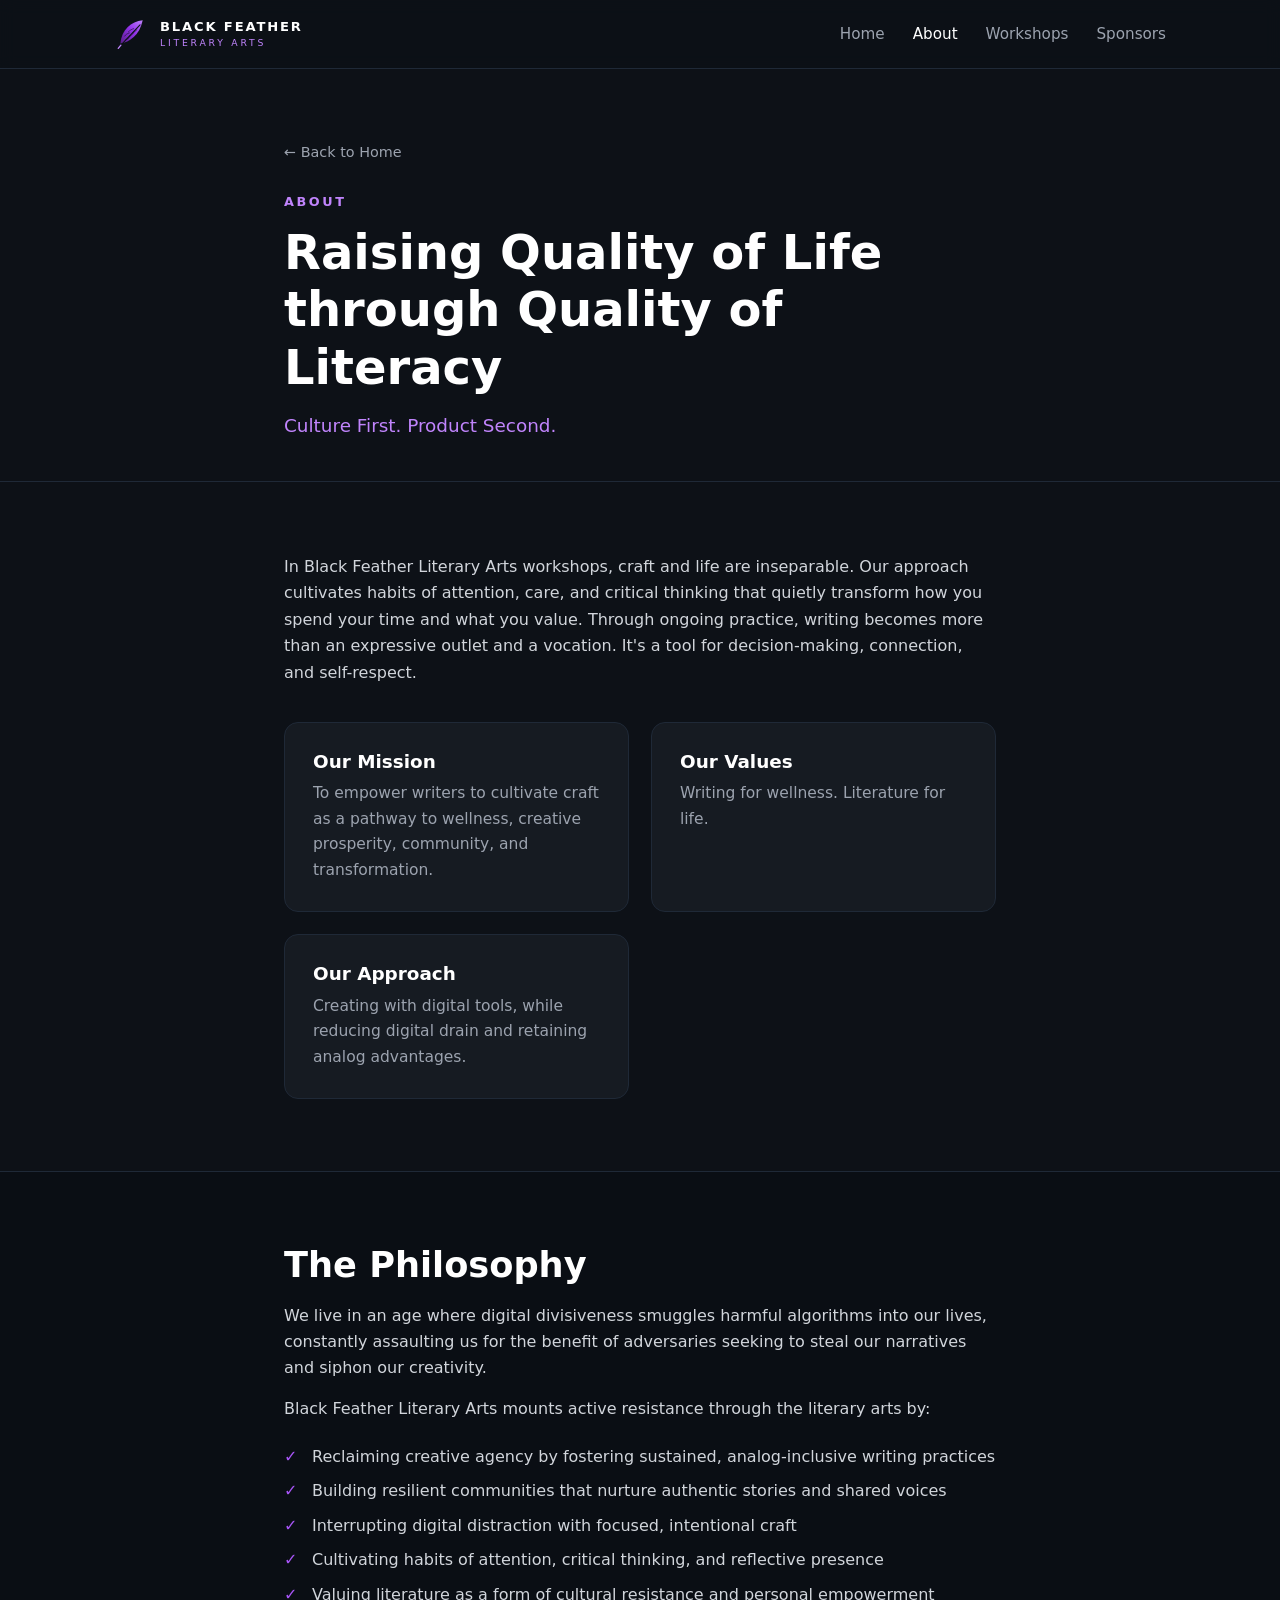
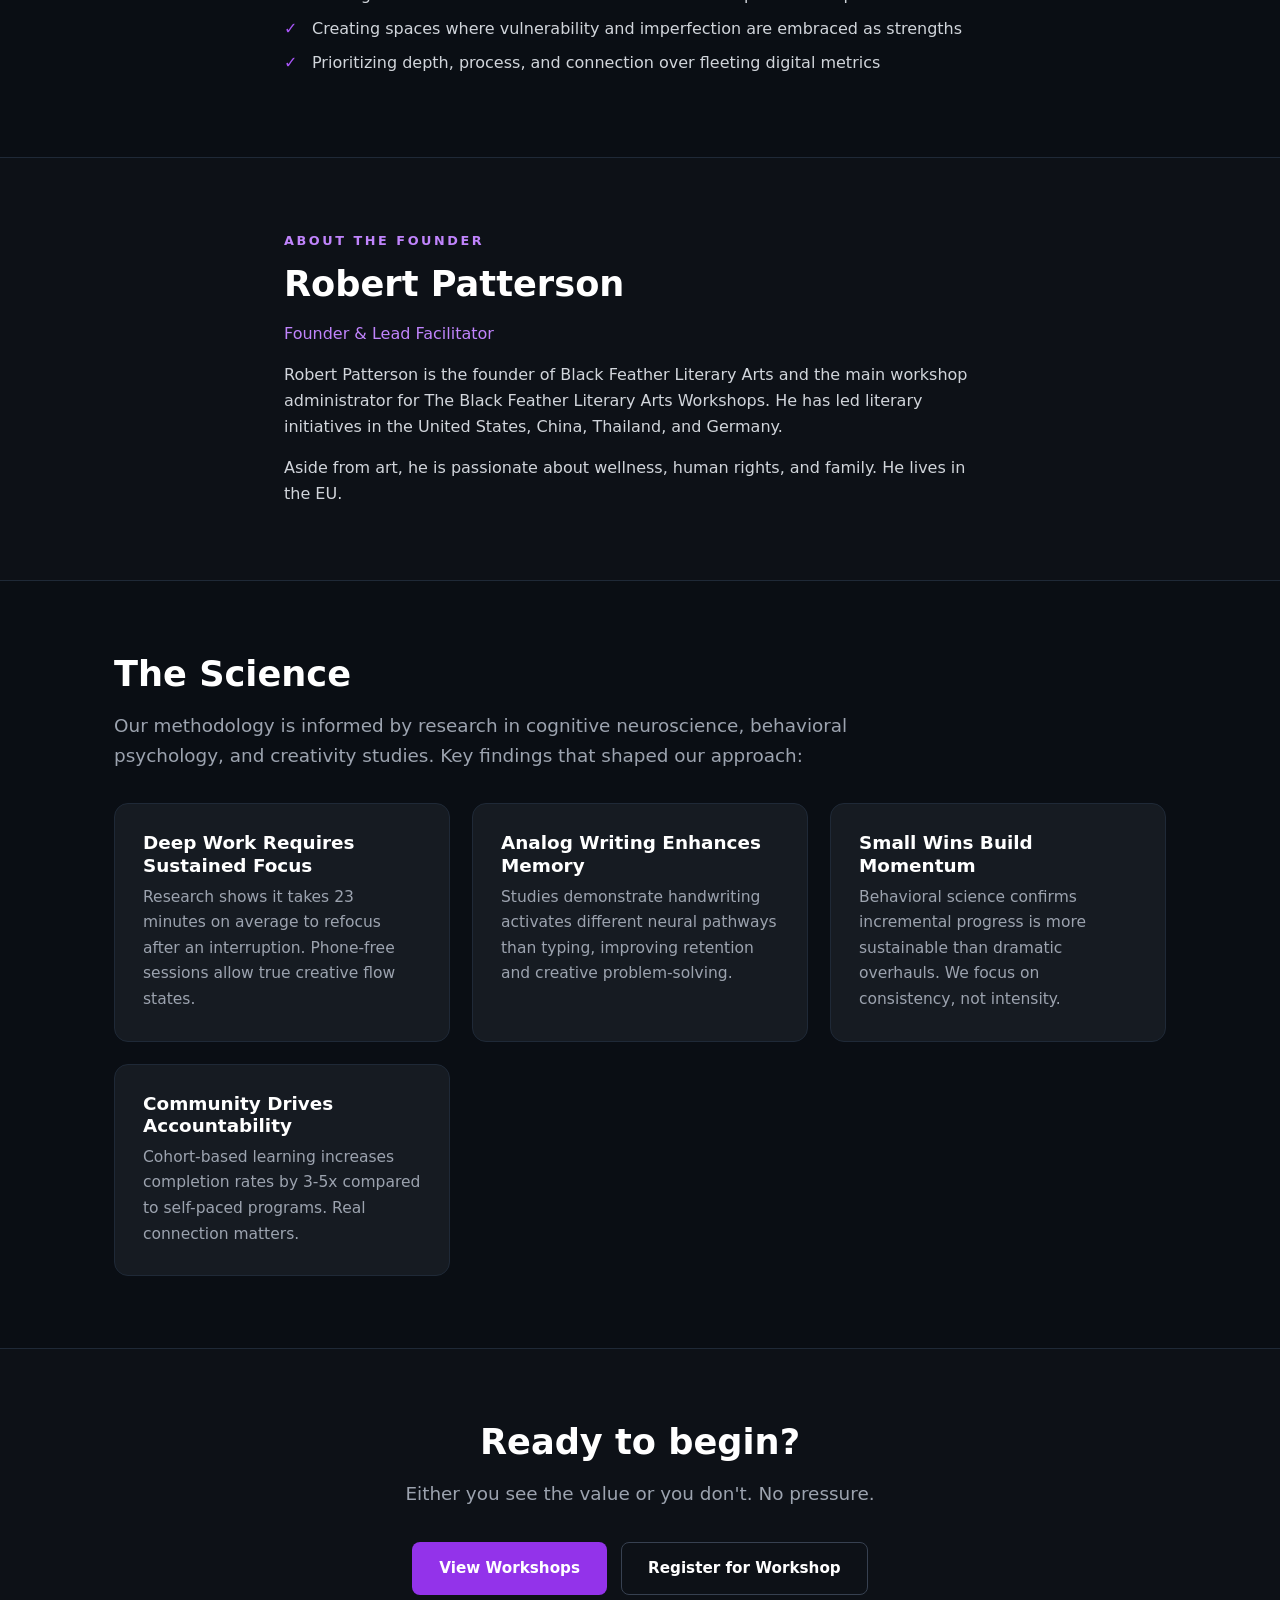
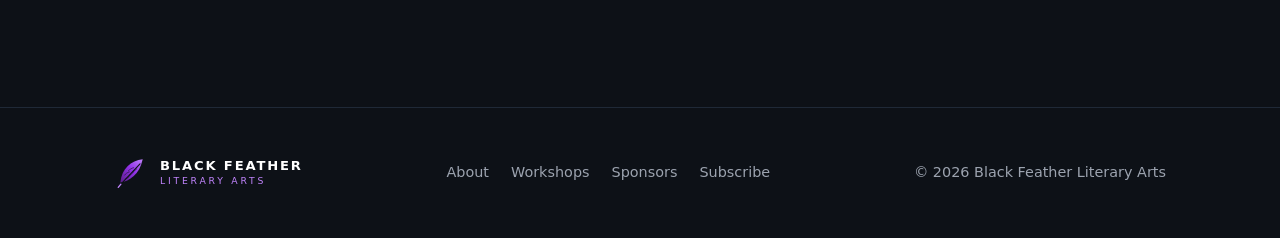
==== about.html @ 4c47ee92 "Add first version of static site Plain HTML/CSS/JS rebuild of writewithblackfeather.com: home, about" ====
<!DOCTYPE html>
<html lang="en">
<head>
<meta charset="utf-8">
<meta name="viewport" content="width=device-width,initial-scale=1">
<title>About | Black Feather Literary Arts</title>
<meta name="description" content="Culture first, product second. Writing for wellness, literature for life.">
<meta property="og:title" content="About | Black Feather Literary Arts">
<meta property="og:description" content="Culture first, product second. Writing for wellness, literature for life.">
<meta name="theme-color" content="#0D1117">
<link rel="icon" href="favicon.svg" type="image/svg+xml">
<link rel="stylesheet" href="assets/style.css">
</head>
<body>
<header><div class="wrap nav">
<a class="brand" href="index.html"><img src="assets/logo.svg" alt=""><span>BLACK FEATHER<small>LITERARY ARTS</small></span></a>
<nav aria-label="Main"><ul>
<li><a href="index.html">Home</a></li><li><a href="about.html" aria-current="page">About</a></li><li><a href="workshops.html">Workshops</a></li><li><a href="sponsors.html">Sponsors</a></li>
</ul></nav></div></header>
<main>

<div class="pagehead"><div class="wrap narrow"><a class="back" href="index.html">← Back to Home</a>
<p class="eyebrow">About</p><h1 style="font-size:clamp(2rem,5vw,3rem)">Raising Quality of Life through Quality of Literacy</h1>
<p class="lead" style="margin-top:14px;color:var(--p4)">Culture First. Product Second.</p></div></div>
<section><div class="wrap narrow">
<p>In Black Feather Literary Arts workshops, craft and life are inseparable. Our approach cultivates habits of attention, care, and critical thinking that quietly transform how you spend your time and what you value. Through ongoing practice, writing becomes more than an expressive outlet and a vocation. It's a tool for decision-making, connection, and self-respect.</p>
<div class="grid g3" style="margin-top:36px">
<div class="card"><h3>Our Mission</h3><p>To empower writers to cultivate craft as a pathway to wellness, creative prosperity, community, and transformation.</p></div>
<div class="card"><h3>Our Values</h3><p>Writing for wellness. Literature for life.</p></div>
<div class="card"><h3>Our Approach</h3><p>Creating with digital tools, while reducing digital drain and retaining analog advantages.</p></div>
</div></div></section>
<section class="alt"><div class="wrap narrow"><h2>The Philosophy</h2>
<p>We live in an age where digital divisiveness smuggles harmful algorithms into our lives, constantly assaulting us for the benefit of adversaries seeking to steal our narratives and siphon our creativity.</p>
<p>Black Feather Literary Arts mounts active resistance through the literary arts by:</p>
<ul class="check"><li>Reclaiming creative agency by fostering sustained, analog-inclusive writing practices</li><li>Building resilient communities that nurture authentic stories and shared voices</li><li>Interrupting digital distraction with focused, intentional craft</li><li>Cultivating habits of attention, critical thinking, and reflective presence</li><li>Valuing literature as a form of cultural resistance and personal empowerment</li><li>Creating spaces where vulnerability and imperfection are embraced as strengths</li><li>Prioritizing depth, process, and connection over fleeting digital metrics</li></ul></div></section>
<section><div class="wrap narrow"><p class="eyebrow">About the Founder</p><h2>Robert Patterson</h2><p style="color:var(--p4);margin-bottom:14px">Founder &amp; Lead Facilitator</p>
<p>Robert Patterson is the founder of Black Feather Literary Arts and the main workshop administrator for The Black Feather Literary Arts Workshops. He has led literary initiatives in the United States, China, Thailand, and Germany.</p>
<p>Aside from art, he is passionate about wellness, human rights, and family. He lives in the EU.</p></div></section>
<section class="alt"><div class="wrap"><div class="narrow" style="margin-bottom:32px"><h2>The Science</h2><p class="lead">Our methodology is informed by research in cognitive neuroscience, behavioral psychology, and creativity studies. Key findings that shaped our approach:</p></div>
<div class="grid g2">
<div class="card"><h3>Deep Work Requires Sustained Focus</h3><p>Research shows it takes 23 minutes on average to refocus after an interruption. Phone-free sessions allow true creative flow states.</p></div>
<div class="card"><h3>Analog Writing Enhances Memory</h3><p>Studies demonstrate handwriting activates different neural pathways than typing, improving retention and creative problem-solving.</p></div>
<div class="card"><h3>Small Wins Build Momentum</h3><p>Behavioral science confirms incremental progress is more sustainable than dramatic overhauls. We focus on consistency, not intensity.</p></div>
<div class="card"><h3>Community Drives Accountability</h3><p>Cohort-based learning increases completion rates by 3-5x compared to self-paced programs. Real connection matters.</p></div>
</div></div></section>
<section><div class="wrap center narrow"><h2>Ready to begin?</h2><p class="lead">Either you see the value or you don't. No pressure.</p>
<div class="btns"><a class="btn btn-primary" href="workshops.html">View Workshops</a><a class="btn btn-ghost" data-mail="Workshop waitlist" href="#">Register for Workshop</a></div></div></section>

</main>
<footer><div class="wrap f">
<a class="brand" href="index.html"><img src="assets/logo.svg" alt=""><span>BLACK FEATHER<small>LITERARY ARTS</small></span></a>
<ul><li><a href="about.html">About</a></li><li><a href="workshops.html">Workshops</a></li><li><a href="sponsors.html">Sponsors</a></li><li><a data-mail="Subscribe me to updates" href="#">Subscribe</a></li></ul>
<span>© 2026 Black Feather Literary Arts</span>
</div></footer>
<script src="assets/site.js"></script>
</body>
</html>
---- assets/style.css ----
:root{--bg:#0D1117;--card:#161B22;--line:#1f2937;--text:#d1d5db;--muted:#9ca3af;--white:#fff;--p4:#c084fc;--p5:#a855f7;--p6:#9333ea;--p9:#581c87;--orange:#fb923c}
*{box-sizing:border-box;margin:0;padding:0}
html{scroll-behavior:smooth}
body{background:var(--bg);color:var(--text);font-family:-apple-system,"system-ui","Segoe UI",Roboto,Oxygen,Ubuntu,Cantarell,"Fira Sans","Droid Sans","Helvetica Neue",sans-serif;line-height:1.65;-webkit-font-smoothing:antialiased}
a{color:inherit;text-decoration:none}
h1,h2,h3{color:var(--white);line-height:1.2}
.wrap{max-width:1100px;margin:0 auto;padding:0 24px}
.narrow{max-width:760px}
section{padding:72px 0}
.eyebrow{color:var(--p4);font-size:.8rem;letter-spacing:.2em;text-transform:uppercase;font-weight:600;margin-bottom:12px}
h1{font-size:clamp(2.2rem,6vw,3.6rem);font-weight:800}
h2{font-size:clamp(1.6rem,3.5vw,2.2rem);font-weight:700;margin-bottom:16px}
h3{font-size:1.15rem;font-weight:600;margin-bottom:8px}
p+p{margin-top:14px}
.lead{font-size:1.15rem;color:var(--muted)}
.center{text-align:center}
/* header */
header{border-bottom:1px solid var(--line);position:sticky;top:0;background:rgba(13,17,23,.92);backdrop-filter:blur(8px);z-index:10}
.nav{display:flex;align-items:center;justify-content:space-between;height:68px}
.brand{display:flex;align-items:center;gap:12px}
.brand img{width:34px;height:34px}
.brand span{display:flex;flex-direction:column;line-height:1.1;color:var(--white);font-weight:700;letter-spacing:.14em;font-size:.82rem}
.brand small{font-weight:500;letter-spacing:.3em;font-size:.58rem;color:var(--p4);margin-top:3px}
nav ul{display:flex;gap:28px;list-style:none}
nav a{color:var(--muted);font-size:.95rem;transition:color .15s}
nav a:hover,nav a[aria-current]{color:var(--white)}
@media(max-width:560px){.brand span{display:none}nav ul{gap:18px}}
/* buttons */
.btn{display:inline-block;padding:13px 26px;border-radius:8px;font-weight:600;font-size:.95rem;border:1px solid transparent;cursor:pointer;font-family:inherit;transition:all .15s}
.btn-primary{background:var(--p6);color:#fff}.btn-primary:hover{background:var(--p5)}
.btn-ghost{border-color:#374151;color:var(--white)}.btn-ghost:hover{border-color:var(--p5)}
.btns{display:flex;gap:14px;flex-wrap:wrap;margin-top:32px}
.center .btns{justify-content:center}
/* hero */
.hero{padding:110px 0 90px;background:radial-gradient(ellipse at 50% 0%,rgba(147,51,234,.22),transparent 65%)}
.hero h1 span{background:linear-gradient(90deg,var(--p4),var(--orange));-webkit-background-clip:text;background-clip:text;color:transparent}
.hero .sub{font-size:1.4rem;color:var(--white);margin-top:20px}
.hero .tag{color:var(--p4);margin-top:6px;letter-spacing:.04em}
.hero img{width:92px;height:92px;margin:0 auto 28px;display:block}
/* grids/cards */
.grid{display:grid;gap:22px}
.g3{grid-template-columns:repeat(auto-fit,minmax(260px,1fr))}
.g2{grid-template-columns:repeat(auto-fit,minmax(300px,1fr))}
.card{background:var(--card);border:1px solid var(--line);border-radius:14px;padding:28px}
.card p{color:var(--muted);font-size:.97rem}
.step{color:var(--p4);font-size:.78rem;letter-spacing:.18em;text-transform:uppercase;font-weight:700;margin-bottom:8px}
.alt{background:#0a0e14;border-block:1px solid var(--line)}
.accent{color:var(--p4);font-style:italic;margin-top:12px;font-size:.95rem}
.check{list-style:none;margin-top:22px}
.check li{padding-left:28px;position:relative;margin:8px 0}
.check li::before{content:"✓";position:absolute;left:0;color:var(--p5);font-weight:700}
.quote{font-size:.97rem;color:var(--text)}
.who{display:flex;align-items:center;gap:12px;margin-top:20px}
.av{width:42px;height:42px;border-radius:50%;background:linear-gradient(135deg,var(--p9),var(--p5));color:#fff;display:grid;place-items:center;font-weight:700;font-size:.85rem}
.who b{color:var(--white);display:block;font-size:.95rem}.who small{color:var(--muted)}
.chips{display:flex;flex-wrap:wrap;gap:10px;margin-top:24px}
.chip{padding:8px 16px;border:1px solid #374151;border-radius:999px;font-size:.9rem;color:var(--text)}
.center .chips{justify-content:center}
/* page heads */
.pagehead{padding:70px 0 40px;border-bottom:1px solid var(--line)}
.back{color:var(--muted);font-size:.9rem;display:inline-block;margin-bottom:26px}.back:hover{color:var(--white)}
/* workshops */
.filters{display:flex;gap:10px;flex-wrap:wrap;margin:8px 0 28px}
.filters button{background:none;border:1px solid #374151;color:var(--muted);padding:8px 18px;border-radius:999px;cursor:pointer;font:inherit;font-size:.9rem}
.filters button.on,.filters button:hover{border-color:var(--p5);color:var(--white)}
.ws{display:flex;flex-direction:column;gap:12px}
.ws .top{display:flex;justify-content:space-between;gap:12px;align-items:start}
.price{color:var(--white);font-weight:700;font-size:1.2rem}
.tags{display:flex;gap:8px;flex-wrap:wrap}
.tag-s{font-size:.75rem;padding:3px 10px;border-radius:999px;background:rgba(147,51,234,.18);color:var(--p4)}
.meta{color:var(--muted);font-size:.9rem;display:flex;gap:16px;flex-wrap:wrap}
.status{color:var(--orange)}
.ws .btn{align-self:flex-start;padding:9px 18px;font-size:.88rem;margin-top:6px}
details{border-bottom:1px solid var(--line);padding:18px 0}
summary{cursor:pointer;color:var(--white);font-weight:600;list-style:none}
summary::after{content:"+";float:right;color:var(--p4)}
details[open] summary::after{content:"–"}
details p{color:var(--muted);margin-top:10px}
/* sponsors */
.price-big{font-size:2.2rem;color:var(--white);font-weight:800;margin:6px 0 10px}
.badge{display:inline-block;background:var(--p6);color:#fff;font-size:.7rem;letter-spacing:.14em;font-weight:700;padding:4px 10px;border-radius:999px;margin-bottom:12px}
form{display:grid;gap:16px;margin-top:28px}
label{display:grid;gap:6px;font-size:.88rem;color:var(--muted)}
input,select,textarea{background:var(--bg);border:1px solid #374151;border-radius:8px;padding:12px 14px;color:var(--white);font:inherit}
input:focus,select:focus,textarea:focus{outline:2px solid var(--p5);border-color:transparent}
.row{display:grid;gap:16px;grid-template-columns:repeat(auto-fit,minmax(220px,1fr))}
/* footer */
footer{border-top:1px solid var(--line);padding:48px 0;margin-top:40px;color:var(--muted);font-size:.9rem}
footer .f{display:flex;justify-content:space-between;gap:24px;flex-wrap:wrap;align-items:center}
footer ul{display:flex;gap:22px;list-style:none}
footer a:hover{color:var(--white)}
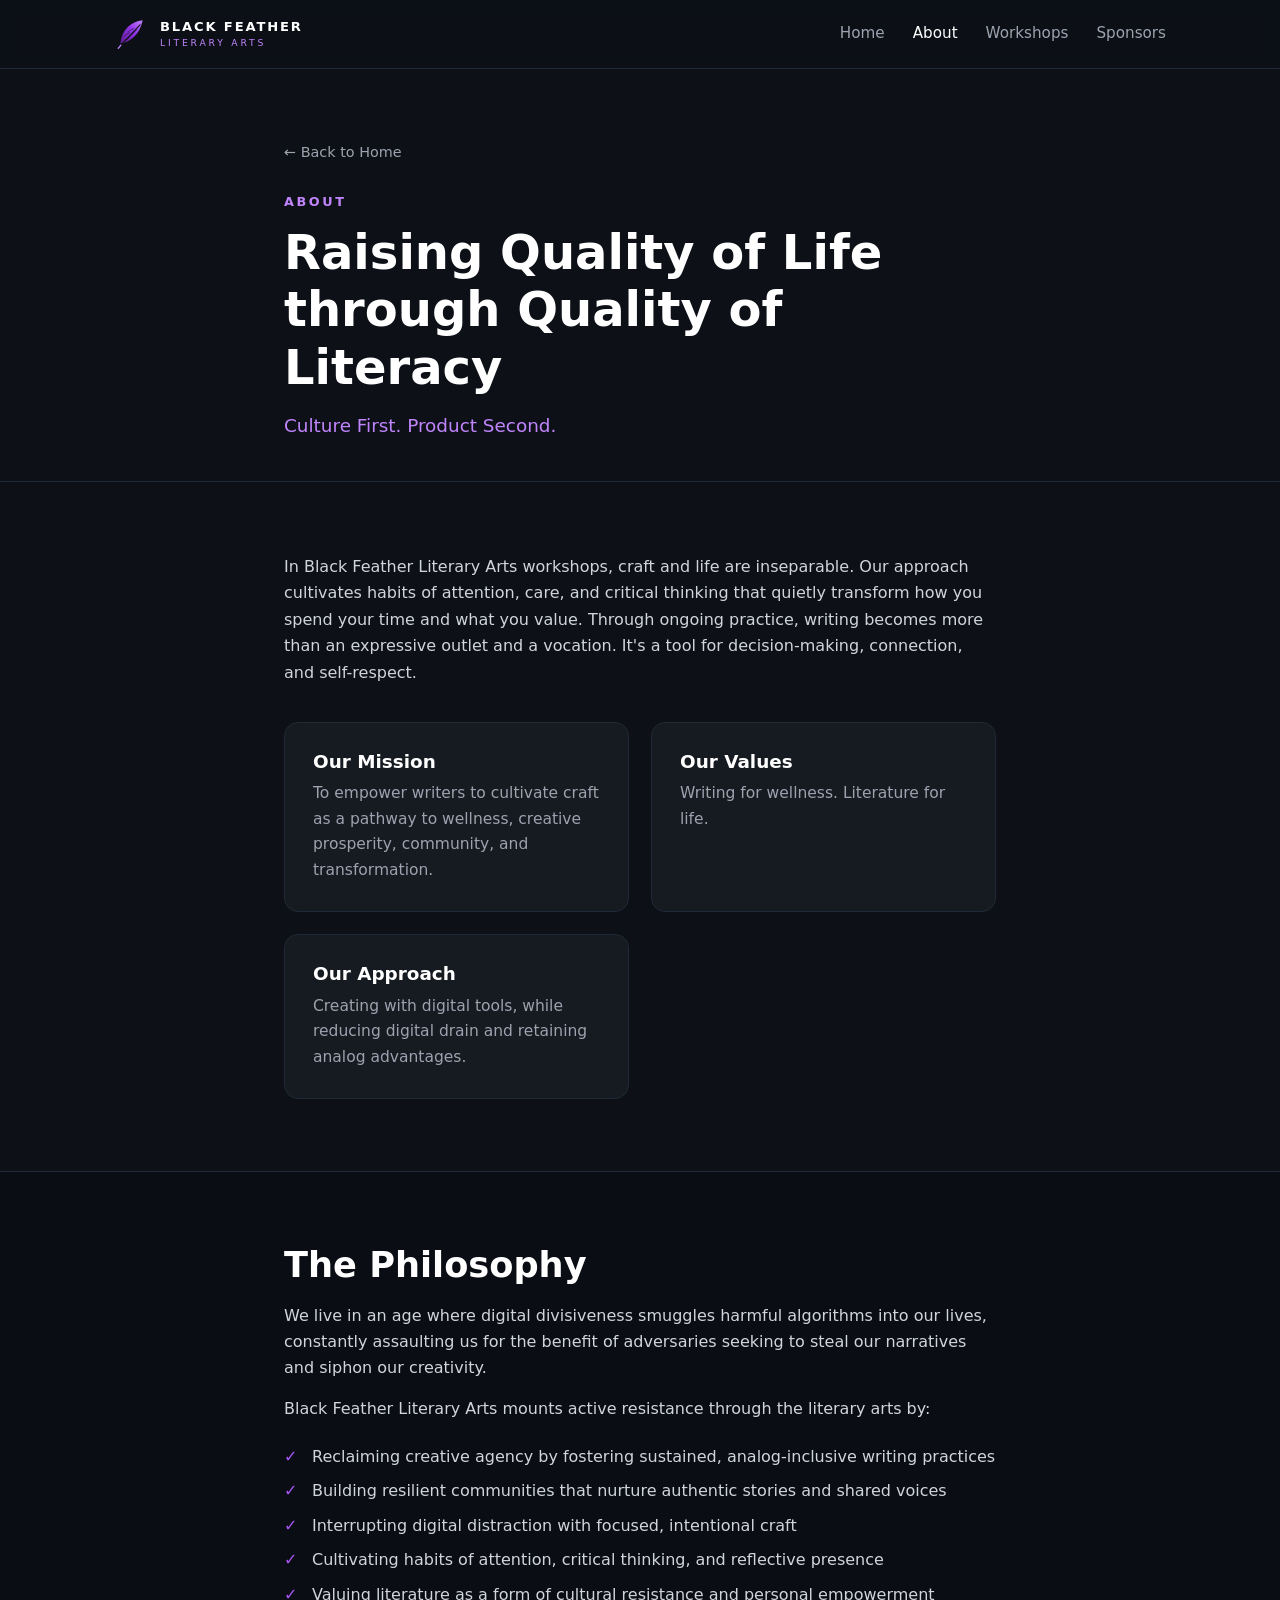
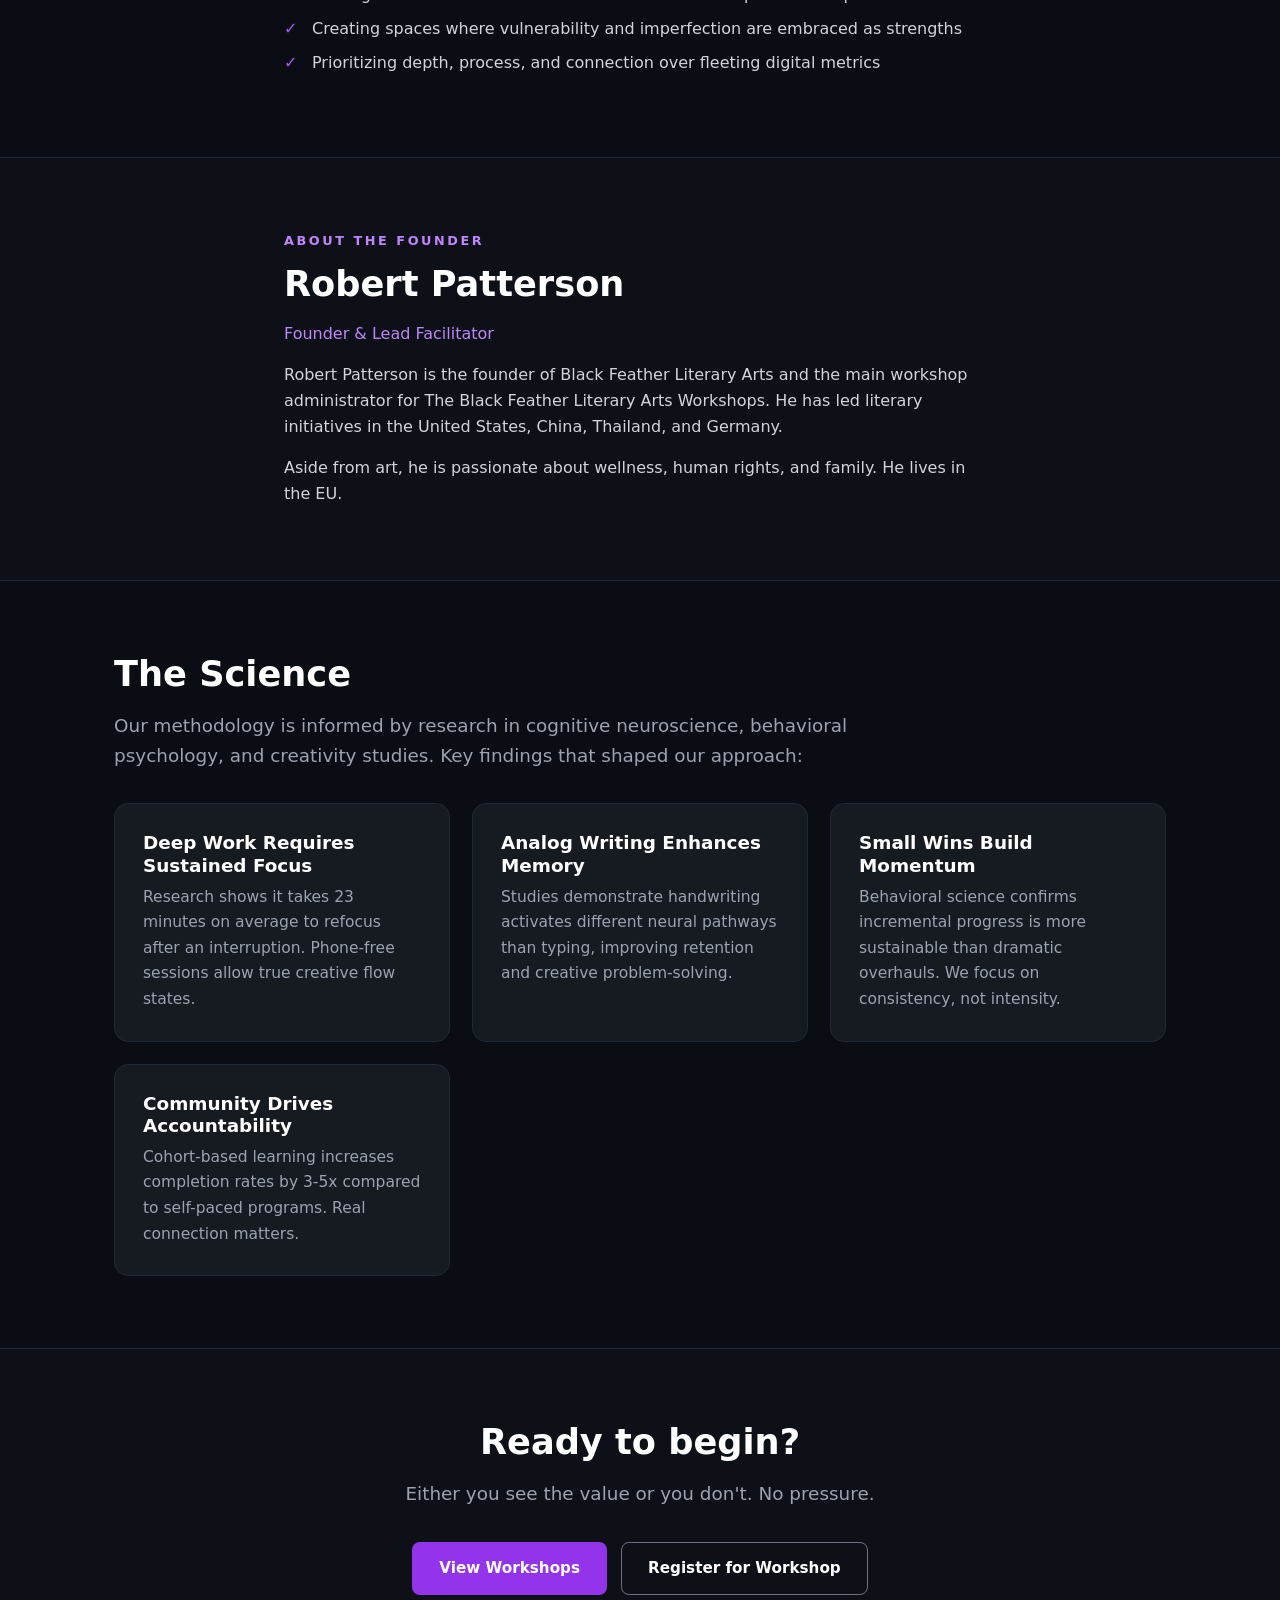
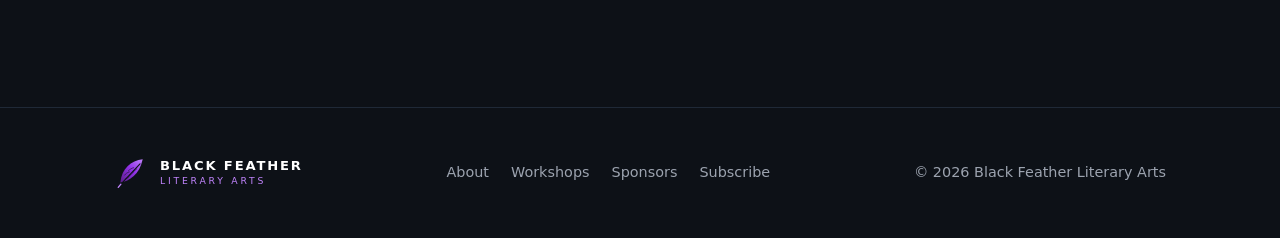
==== commit 321525d1: "Improve accessibility: skip link, focus states, labels, contrast - Skip-to-content link and #main la" ====
--- a/about.html
+++ b/about.html
@@ -12,14 +12,15 @@
 <link rel="stylesheet" href="assets/style.css">
 </head>
 <body>
+<a class="skip" href="#main">Skip to main content</a>
 <header><div class="wrap nav">
-<a class="brand" href="index.html"><img src="assets/logo.svg" alt=""><span>BLACK FEATHER<small>LITERARY ARTS</small></span></a>
+<a class="brand" href="index.html" aria-label="Black Feather Literary Arts, home"><img src="assets/logo.svg" alt=""><span>BLACK FEATHER<small>LITERARY ARTS</small></span></a>
 <nav aria-label="Main"><ul>
 <li><a href="index.html">Home</a></li><li><a href="about.html" aria-current="page">About</a></li><li><a href="workshops.html">Workshops</a></li><li><a href="sponsors.html">Sponsors</a></li>
 </ul></nav></div></header>
-<main>
+<main id="main">
 
-<div class="pagehead"><div class="wrap narrow"><a class="back" href="index.html">← Back to Home</a>
+<div class="pagehead"><div class="wrap narrow"><a class="back" href="index.html"><span aria-hidden="true">←</span> Back to Home</a>
 <p class="eyebrow">About</p><h1 style="font-size:clamp(2rem,5vw,3rem)">Raising Quality of Life through Quality of Literacy</h1>
 <p class="lead" style="margin-top:14px;color:var(--p4)">Culture First. Product Second.</p></div></div>
 <section><div class="wrap narrow">
@@ -48,7 +49,7 @@
 
 </main>
 <footer><div class="wrap f">
-<a class="brand" href="index.html"><img src="assets/logo.svg" alt=""><span>BLACK FEATHER<small>LITERARY ARTS</small></span></a>
+<a class="brand" href="index.html" aria-label="Black Feather Literary Arts, home"><img src="assets/logo.svg" alt=""><span>BLACK FEATHER<small>LITERARY ARTS</small></span></a>
 <ul><li><a href="about.html">About</a></li><li><a href="workshops.html">Workshops</a></li><li><a href="sponsors.html">Sponsors</a></li><li><a data-mail="Subscribe me to updates" href="#">Subscribe</a></li></ul>
 <span>© 2026 Black Feather Literary Arts</span>
 </div></footer>
--- a/assets/style.css
+++ b/assets/style.css
@@ -1,6 +1,6 @@
-:root{--bg:#0D1117;--card:#161B22;--line:#1f2937;--text:#d1d5db;--muted:#9ca3af;--white:#fff;--p4:#c084fc;--p5:#a855f7;--p6:#9333ea;--p9:#581c87;--orange:#fb923c}
+:root{--bg:#0D1117;--card:#161B22;--line:#1f2937;--text:#d1d5db;--muted:#9ca3af;--white:#fff;--p4:#c084fc;--p5:#a855f7;--p6:#9333ea;--p9:#581c87;--orange:#fb923c;--edge:#6b7280}
 *{box-sizing:border-box;margin:0;padding:0}
-html{scroll-behavior:smooth}
+@media(prefers-reduced-motion:no-preference){html{scroll-behavior:smooth}}
 body{background:var(--bg);color:var(--text);font-family:-apple-system,"system-ui","Segoe UI",Roboto,Oxygen,Ubuntu,Cantarell,"Fira Sans","Droid Sans","Helvetica Neue",sans-serif;line-height:1.65;-webkit-font-smoothing:antialiased}
 a{color:inherit;text-decoration:none}
 h1,h2,h3{color:var(--white);line-height:1.2}
@@ -22,13 +22,13 @@
 .brand span{display:flex;flex-direction:column;line-height:1.1;color:var(--white);font-weight:700;letter-spacing:.14em;font-size:.82rem}
 .brand small{font-weight:500;letter-spacing:.3em;font-size:.58rem;color:var(--p4);margin-top:3px}
 nav ul{display:flex;gap:28px;list-style:none}
-nav a{color:var(--muted);font-size:.95rem;transition:color .15s}
+nav a{color:var(--muted);font-size:.95rem;transition:color .15s;display:inline-block;padding:12px 0}
 nav a:hover,nav a[aria-current]{color:var(--white)}
 @media(max-width:560px){.brand span{display:none}nav ul{gap:18px}}
 /* buttons */
 .btn{display:inline-block;padding:13px 26px;border-radius:8px;font-weight:600;font-size:.95rem;border:1px solid transparent;cursor:pointer;font-family:inherit;transition:all .15s}
 .btn-primary{background:var(--p6);color:#fff}.btn-primary:hover{background:var(--p5)}
-.btn-ghost{border-color:#374151;color:var(--white)}.btn-ghost:hover{border-color:var(--p5)}
+.btn-ghost{border-color:var(--edge);color:var(--white)}.btn-ghost:hover{border-color:var(--p5)}
 .btns{display:flex;gap:14px;flex-wrap:wrap;margin-top:32px}
 .center .btns{justify-content:center}
 /* hero */
@@ -54,14 +54,14 @@
 .av{width:42px;height:42px;border-radius:50%;background:linear-gradient(135deg,var(--p9),var(--p5));color:#fff;display:grid;place-items:center;font-weight:700;font-size:.85rem}
 .who b{color:var(--white);display:block;font-size:.95rem}.who small{color:var(--muted)}
 .chips{display:flex;flex-wrap:wrap;gap:10px;margin-top:24px}
-.chip{padding:8px 16px;border:1px solid #374151;border-radius:999px;font-size:.9rem;color:var(--text)}
+.chip{padding:8px 16px;border:1px solid var(--edge);border-radius:999px;font-size:.9rem;color:var(--text)}
 .center .chips{justify-content:center}
 /* page heads */
 .pagehead{padding:70px 0 40px;border-bottom:1px solid var(--line)}
 .back{color:var(--muted);font-size:.9rem;display:inline-block;margin-bottom:26px}.back:hover{color:var(--white)}
 /* workshops */
 .filters{display:flex;gap:10px;flex-wrap:wrap;margin:8px 0 28px}
-.filters button{background:none;border:1px solid #374151;color:var(--muted);padding:8px 18px;border-radius:999px;cursor:pointer;font:inherit;font-size:.9rem}
+.filters button{min-height:44px;background:none;border:1px solid var(--edge);color:var(--muted);padding:8px 18px;border-radius:999px;cursor:pointer;font:inherit;font-size:.9rem}
 .filters button.on,.filters button:hover{border-color:var(--p5);color:var(--white)}
 .ws{display:flex;flex-direction:column;gap:12px}
 .ws .top{display:flex;justify-content:space-between;gap:12px;align-items:start}
@@ -72,7 +72,7 @@
 .status{color:var(--orange)}
 .ws .btn{align-self:flex-start;padding:9px 18px;font-size:.88rem;margin-top:6px}
 details{border-bottom:1px solid var(--line);padding:18px 0}
-summary{cursor:pointer;color:var(--white);font-weight:600;list-style:none}
+summary{cursor:pointer;display:block;color:var(--white);font-weight:600;list-style:none}
 summary::after{content:"+";float:right;color:var(--p4)}
 details[open] summary::after{content:"–"}
 details p{color:var(--muted);margin-top:10px}
@@ -81,7 +81,7 @@
 .badge{display:inline-block;background:var(--p6);color:#fff;font-size:.7rem;letter-spacing:.14em;font-weight:700;padding:4px 10px;border-radius:999px;margin-bottom:12px}
 form{display:grid;gap:16px;margin-top:28px}
 label{display:grid;gap:6px;font-size:.88rem;color:var(--muted)}
-input,select,textarea{background:var(--bg);border:1px solid #374151;border-radius:8px;padding:12px 14px;color:var(--white);font:inherit}
+input,select,textarea{background:var(--bg);border:1px solid var(--edge);border-radius:8px;padding:12px 14px;color:var(--white);font:inherit}
 input:focus,select:focus,textarea:focus{outline:2px solid var(--p5);border-color:transparent}
 .row{display:grid;gap:16px;grid-template-columns:repeat(auto-fit,minmax(220px,1fr))}
 /* footer */
@@ -89,3 +89,14 @@
 footer .f{display:flex;justify-content:space-between;gap:24px;flex-wrap:wrap;align-items:center}
 footer ul{display:flex;gap:22px;list-style:none}
 footer a:hover{color:var(--white)}
+
+/* accessibility */
+summary::-webkit-details-marker{display:none}
+.skip{position:absolute;left:12px;top:-60px;background:var(--p6);color:#fff;padding:10px 16px;border-radius:8px;z-index:20;font-weight:600}
+.skip:focus{top:12px}
+a:focus-visible,button:focus-visible,summary:focus-visible{outline:2px solid var(--p4);outline-offset:3px;border-radius:4px}
+.link{color:var(--p4);text-decoration:underline;text-underline-offset:3px}
+.link:hover{color:var(--white)}
+details p a,.ws+p a{text-decoration:underline;text-underline-offset:3px}
+footer a:focus-visible,.brand:focus-visible{outline-offset:4px}
+@media(prefers-reduced-motion:reduce){*{transition:none!important}}
